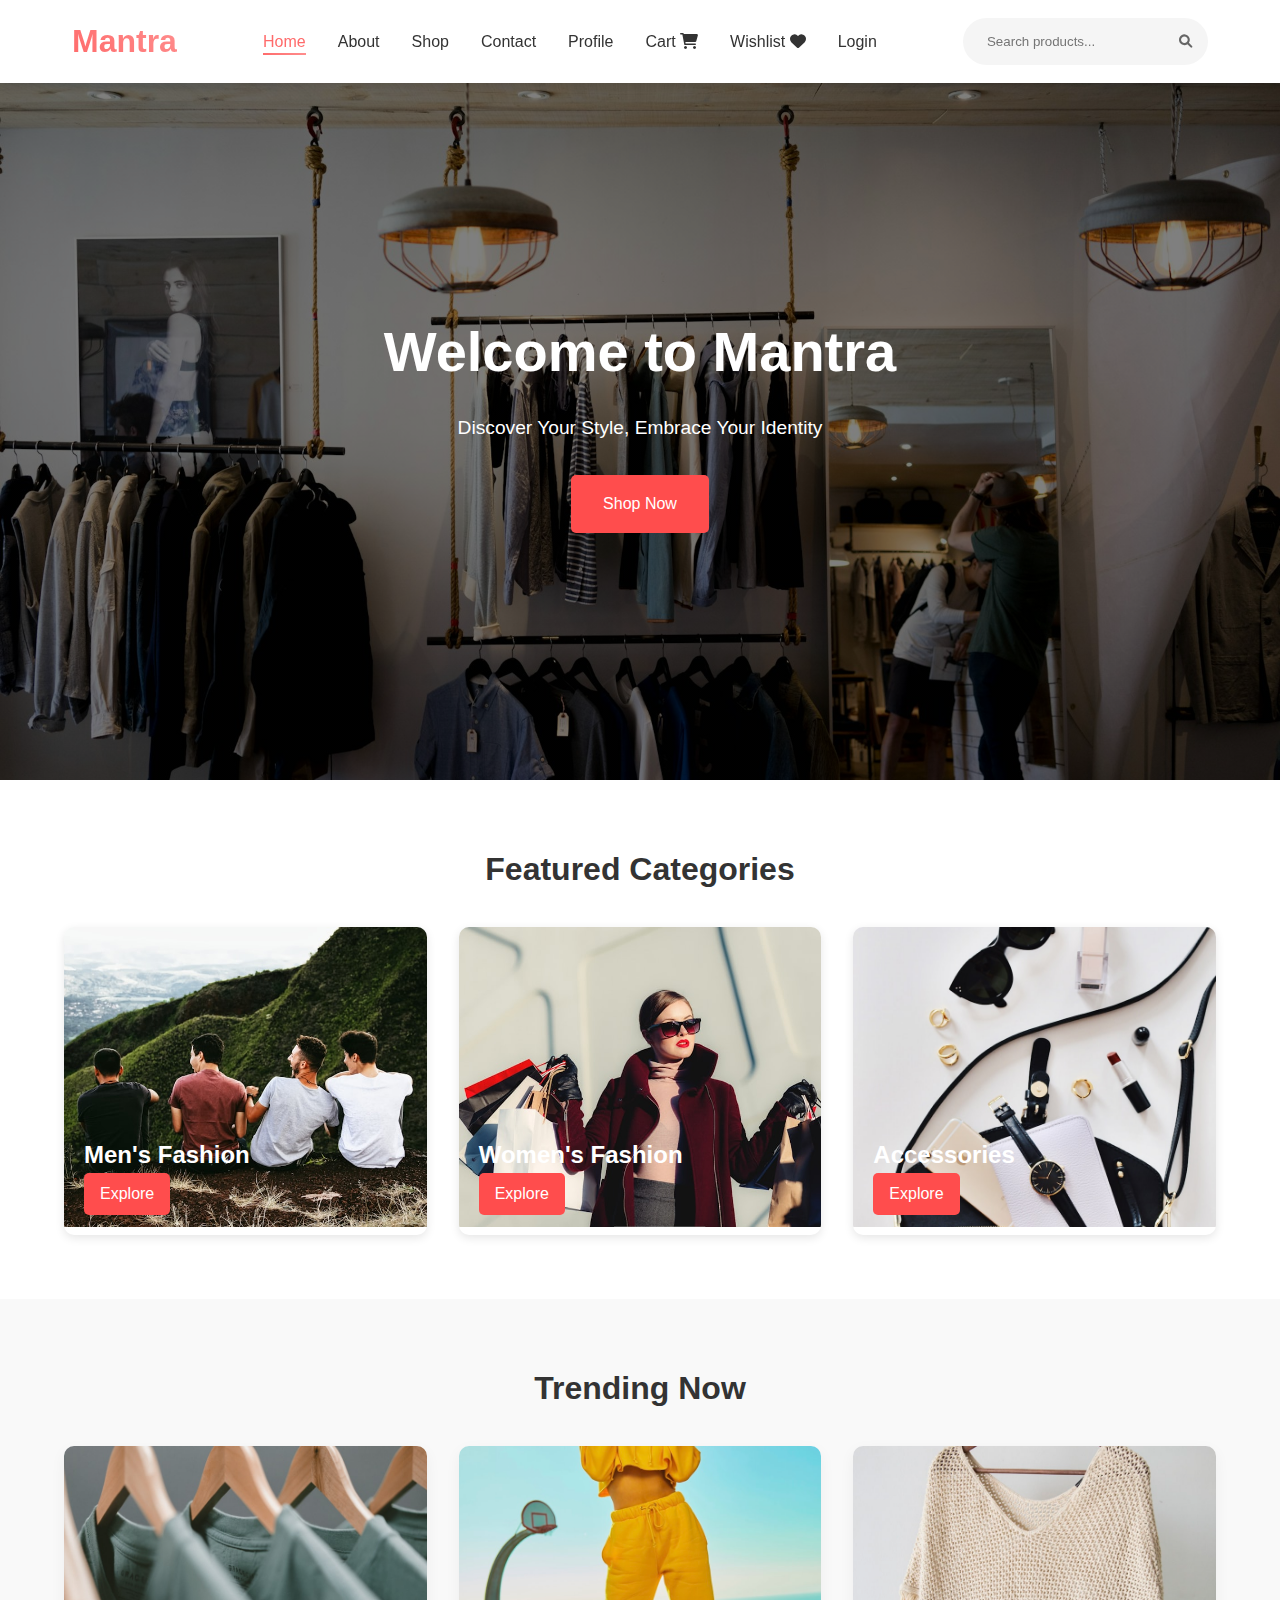
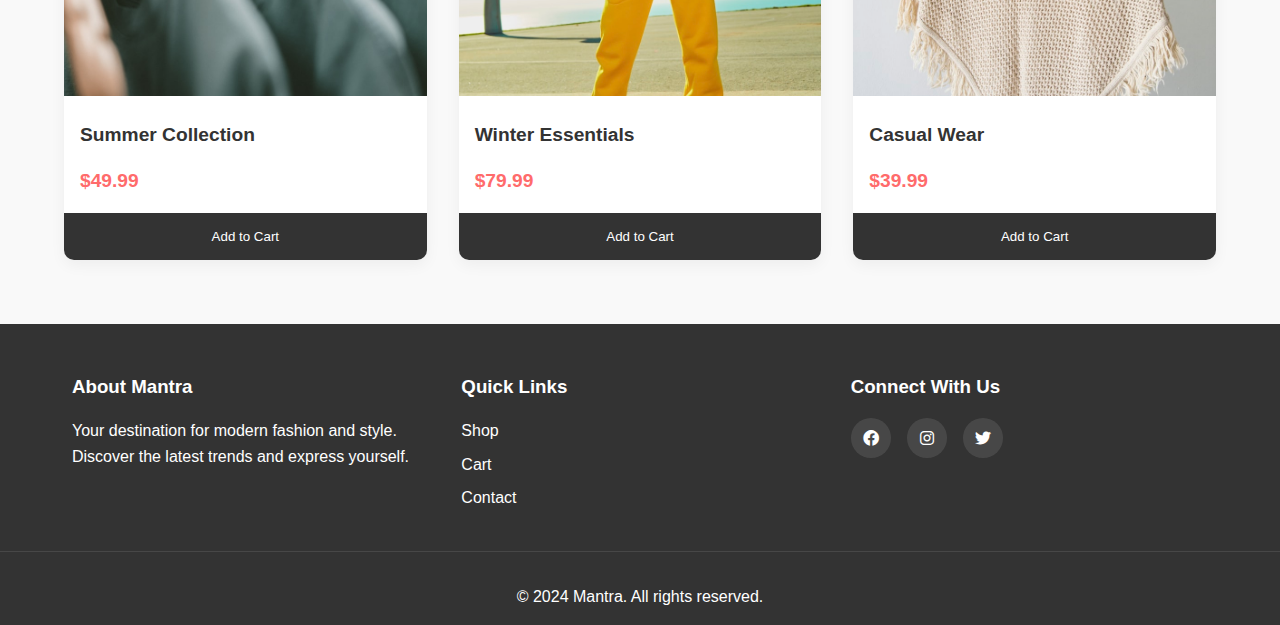
==== index.html @ eeec29e4 "first update" ====
<!DOCTYPE html>
<html lang="en">
<head>
    <meta charset="UTF-8">
    <meta name="viewport" content="width=device-width, initial-scale=1.0">
    <title>Mantra - Modern Fashion Store</title>
    <link rel="stylesheet" href="css/style.css">
    <link rel="stylesheet" href="https://cdnjs.cloudflare.com/ajax/libs/font-awesome/6.0.0/css/all.min.css">
</head>
<body>
    <nav class="navbar">
        <div class="nav-content">
            <div class="logo">
                <a href="index.html">Mantra</a>
            </div>
            <ul class="nav-links">
                <li><a href="index.html" class="active">Home</a></li>
                <li><a href="about.html">About</a></li>
                <li><a href="products.html">Shop</a></li>
                <li><a href="contact.html">Contact</a></li>
                <li><a href="profile.html">Profile</a></li>
                <li><a href="cart.html">Cart <i class="fas fa-shopping-cart"></i></a></li>
                <li><a href="wishlist.html">Wishlist <i class="fas fa-heart"></i></a></li>
                <li><a href="auth.html">Login</a></li>
            </ul>
            <div class="search-bar">
                <input type="text" placeholder="Search products...">
                <button><i class="fas fa-search"></i></button>
            </div>
        </div>
        <div class="burger">
            <div class="line1"></div>
            <div class="line2"></div>
            <div class="line3"></div>
        </div>
    </nav>

    <header class="hero">
        <div class="hero-content">
            <h1>Welcome to Mantra</h1>
            <p>Discover Your Style, Embrace Your Identity</p>
            <a href="products.html" class="cta-button">Shop Now</a>
        </div>
    </header>

    <section class="featured-categories">
        <h2>Featured Categories</h2>
        <div class="category-grid">
            <div class="category-card">
                <img src="images/mens.jpg" alt="Men's Fashion">
                <h3>Men's Fashion</h3>
                <a href="products.html#mens" class="category-link">Explore</a>
            </div>
            <div class="category-card">
                <img src="images/womens.jpg" alt="Women's Fashion">
                <h3>Women's Fashion</h3>
                <a href="products.html#womens" class="category-link">Explore</a>
            </div>
            <div class="category-card">
                <img src="images/accessories.jpg" alt="Accessories">
                <h3>Accessories</h3>
                <a href="products.html#accessories" class="category-link">Explore</a>
            </div>
        </div>
    </section>

    <section class="trending">
        <h2>Trending Now</h2>
        <div class="product-grid">
            <div class="product-card">
                <img src="images/product1.jpg" alt="Trending Product 1">
                <h3>Summer Collection</h3>
                <p class="price">$49.99</p>
                <button class="add-to-cart">Add to Cart</button>
            </div>
            <div class="product-card">
                <img src="images/product2.jpg" alt="Trending Product 2">
                <h3>Winter Essentials</h3>
                <p class="price">$79.99</p>
                <button class="add-to-cart">Add to Cart</button>
            </div>
            <div class="product-card">
                <img src="images/product3.jpg" alt="Trending Product 3">
                <h3>Casual Wear</h3>
                <p class="price">$39.99</p>
                <button class="add-to-cart">Add to Cart</button>
            </div>
        </div>
    </section>

    <footer>
        <div class="footer-content">
            <div class="footer-section">
                <h3>About Mantra</h3>
                <p>Your destination for modern fashion and style. Discover the latest trends and express yourself.</p>
            </div>
            <div class="footer-section">
                <h3>Quick Links</h3>
                <ul>
                    <li><a href="products.html">Shop</a></li>
                    <li><a href="cart.html">Cart</a></li>
                    <li><a href="contact.html">Contact</a></li>
                </ul>
            </div>
            <div class="footer-section">
                <h3>Connect With Us</h3>
                <div class="social-links">
                    <a href="#"><i class="fab fa-facebook"></i></a>
                    <a href="#"><i class="fab fa-instagram"></i></a>
                    <a href="#"><i class="fab fa-twitter"></i></a>
                </div>
            </div>
        </div>
        <div class="footer-bottom">
            <p>&copy; 2024 Mantra. All rights reserved.</p>
        </div>
    </footer>

    <script src="js/script.js"></script>
</body>
</html>
---- css/style.css ----
/* Reset and Base Styles */
* {
    margin: 0;
    padding: 0;
    box-sizing: border-box;
}

body {
    font-family: 'Segoe UI', Tahoma, Geneva, Verdana, sans-serif;
    line-height: 1.6;
    color: #333;
}

/* Header & Navigation */
.navbar {
    background: #fff;
    box-shadow: 0 2px 10px rgba(0, 0, 0, 0.1);
    position: fixed;
    width: 100%;
    top: 0;
    z-index: 1000;
    padding: 1rem 0;
}

.nav-content {
    max-width: 1200px;
    margin: 0 auto;
    padding: 0 2rem;
    display: flex;
    justify-content: space-between;
    align-items: center;
}

.logo a {
    font-size: 2rem;
    font-weight: 700;
    color: #333;
    text-decoration: none;
    background: linear-gradient(45deg, #ff6b6b, #ff8e8e);
    -webkit-background-clip: text;
    -webkit-text-fill-color: transparent;
}

.nav-links {
    display: flex;
    list-style: none;
    gap: 2rem;
}

.nav-links a {
    color: #333;
    text-decoration: none;
    font-weight: 500;
    transition: color 0.3s ease;
    position: relative;
}

.nav-links a::after {
    content: '';
    position: absolute;
    width: 0;
    height: 2px;
    bottom: -5px;
    left: 0;
    background: linear-gradient(45deg, #ff6b6b, #ff8e8e);
    transition: width 0.3s ease;
}

.nav-links a:hover::after,
.nav-links a.active::after {
    width: 100%;
}

.nav-links a:hover,
.nav-links a.active {
    color: #ff6b6b;
}

.search-bar {
    display: flex;
    align-items: center;
    background: #f5f5f5;
    border-radius: 25px;
    padding: 0.5rem 1rem;
    transition: all 0.3s ease;
}

.search-bar:focus-within {
    box-shadow: 0 0 0 2px #ff6b6b;
    background: #fff;
}

.search-bar input {
    border: none;
    background: none;
    padding: 0.5rem;
    width: 200px;
    outline: none;
}

.search-bar button {
    background: none;
    border: none;
    color: #666;
    cursor: pointer;
    transition: color 0.3s ease;
}

.search-bar button:hover {
    color: #ff6b6b;
}

/* Hero Section */
.hero {
    height: 80vh;
    background: linear-gradient(rgba(0, 0, 0, 0.5), rgba(0, 0, 0, 0.5)), url('../images/hero-bg.jpg');
    background-size: cover;
    background-position: center;
    display: flex;
    align-items: center;
    justify-content: center;
    text-align: center;
    color: #fff;
    margin-top: 60px;
}

.hero-content h1 {
    font-size: 3.5rem;
    margin-bottom: 1rem;
}

.hero-content p {
    font-size: 1.2rem;
    margin-bottom: 2rem;
}

.cta-button {
    display: inline-block;
    padding: 1rem 2rem;
    background-color: #ff4d4d;
    color: #fff;
    text-decoration: none;
    border-radius: 5px;
    transition: background-color 0.3s ease;
}

.cta-button:hover {
    background-color: #ff3333;
}

/* Featured Categories */
.featured-categories {
    padding: 4rem 5%;
}

.featured-categories h2,
.trending h2 {
    text-align: center;
    margin-bottom: 2rem;
    font-size: 2rem;
}

.category-grid {
    display: grid;
    grid-template-columns: repeat(auto-fit, minmax(250px, 1fr));
    gap: 2rem;
}

.category-card {
    position: relative;
    overflow: hidden;
    border-radius: 10px;
    box-shadow: 0 3px 10px rgba(0, 0, 0, 0.1);
}

.category-card img {
    width: 100%;
    height: 300px;
    object-fit: cover;
    transition: transform 0.3s ease;
}

.category-card:hover img {
    transform: scale(1.05);
}

.category-card h3 {
    position: absolute;
    bottom: 60px;
    left: 20px;
    color: #fff;
    font-size: 1.5rem;
}

.category-link {
    position: absolute;
    bottom: 20px;
    left: 20px;
    color: #fff;
    text-decoration: none;
    background-color: #ff4d4d;
    padding: 0.5rem 1rem;
    border-radius: 5px;
}

/* Trending Products */
.trending {
    padding: 4rem 5%;
    background-color: #f9f9f9;
}

.product-grid {
    display: grid;
    grid-template-columns: repeat(auto-fit, minmax(250px, 1fr));
    gap: 2rem;
}

.product-card {
    background-color: #fff;
    border-radius: 10px;
    overflow: hidden;
    box-shadow: 0 3px 10px rgba(0, 0, 0, 0.1);
    transition: transform 0.3s ease;
}

.product-card:hover {
    transform: translateY(-5px);
}

.product-card img {
    width: 100%;
    height: 250px;
    object-fit: cover;
}

.product-card h3 {
    padding: 1rem;
    font-size: 1.2rem;
}

.price {
    padding: 0 1rem;
    color: #ff4d4d;
    font-weight: bold;
    font-size: 1.1rem;
}

.add-to-cart {
    width: 100%;
    padding: 1rem;
    border: none;
    background-color: #333;
    color: #fff;
    cursor: pointer;
    transition: background-color 0.3s ease;
    margin-top: 1rem;
}

.add-to-cart:hover {
    background-color: #ff4d4d;
}

/* Footer */
footer {
    background: #333;
    color: #fff;
    padding: 3rem 0 1rem;
}

.footer-content {
    max-width: 1200px;
    margin: 0 auto;
    padding: 0 2rem;
    display: grid;
    grid-template-columns: repeat(auto-fit, minmax(250px, 1fr));
    gap: 2rem;
}

.footer-section h3 {
    margin-bottom: 1rem;
}

.footer-section ul {
    list-style: none;
}

.footer-section ul li {
    margin-bottom: 0.5rem;
}

.footer-section a {
    color: #fff;
    text-decoration: none;
    transition: color 0.3s ease;
}

.footer-section a:hover {
    color: #ff6b6b;
}

.social-links {
    display: flex;
    gap: 1rem;
}

.social-links a {
    width: 40px;
    height: 40px;
    background: rgba(255, 255, 255, 0.1);
    border-radius: 50%;
    display: flex;
    align-items: center;
    justify-content: center;
    transition: background 0.3s ease;
}

.social-links a:hover {
    background: #ff6b6b;
}

.footer-bottom {
    text-align: center;
    margin-top: 2rem;
    padding-top: 2rem;
    border-top: 1px solid rgba(255, 255, 255, 0.1);
}

/* Responsive Design */
@media screen and (max-width: 768px) {
    .nav-content {
        flex-direction: column;
        gap: 1rem;
    }

    .nav-links {
        flex-direction: column;
        text-align: center;
        gap: 1rem;
    }

    .search-bar {
        width: 100%;
    }

    .search-bar input {
        width: 100%;
    }

    .hero-content h1 {
        font-size: 2.5rem;
    }
}

/* Mobile Navigation */
.nav-active {
    display: flex;
    position: absolute;
    right: 0;
    top: 70px;
    background-color: #fff;
    flex-direction: column;
    width: 100%;
    text-align: center;
    transform: translateX(100%);
    transition: transform 0.3s ease-in;
}

/* Contact Page Styles */
.contact-section {
    padding: 80px 5%;
    margin-top: 60px;
}

.contact-container {
    display: grid;
    grid-template-columns: repeat(auto-fit, minmax(300px, 1fr));
    gap: 2rem;
    margin-bottom: 3rem;
}

.contact-info h1 {
    font-size: 2.5rem;
    margin-bottom: 1rem;
}

.contact-details {
    margin: 2rem 0;
}

.contact-item {
    display: flex;
    align-items: flex-start;
    margin-bottom: 1.5rem;
}

.contact-item i {
    font-size: 1.5rem;
    color: #ff4d4d;
    margin-right: 1rem;
    margin-top: 0.25rem;
}

.contact-item h3 {
    margin-bottom: 0.5rem;
}

.contact-form {
    background-color: #fff;
    padding: 2rem;
    border-radius: 10px;
    box-shadow: 0 3px 10px rgba(0, 0, 0, 0.1);
}

.contact-form h2 {
    margin-bottom: 1.5rem;
}

.form-group {
    margin-bottom: 1.5rem;
    position: relative;
}

.form-group label {
    display: block;
    margin-bottom: 0.5rem;
    color: #666;
    transition: all 0.3s ease;
}

.form-group input,
.form-group textarea {
    width: 100%;
    padding: 0.8rem;
    border: 1px solid #ddd;
    border-radius: 5px;
    font-size: 1rem;
}

.form-group input:focus,
.form-group textarea:focus {
    outline: none;
    border-color: #ff4d4d;
}

.submit-btn {
    width: 100%;
    padding: 1rem;
    background-color: #ff4d4d;
    color: #fff;
    border: none;
    border-radius: 5px;
    cursor: pointer;
    transition: background-color 0.3s ease;
}

.submit-btn:hover {
    background-color: #ff3333;
}

.map-container {
    width: 100%;
    height: 400px;
    border-radius: 10px;
    overflow: hidden;
}

/* Cart Page Styles */
.cart-section {
    padding: 80px 5%;
    margin-top: 60px;
}

.cart-section h1 {
    text-align: center;
    margin-bottom: 2rem;
}

.cart-container {
    display: grid;
    grid-template-columns: 2fr 1fr;
    gap: 2rem;
}

.cart-items {
    background-color: #fff;
    padding: 2rem;
    border-radius: 10px;
    box-shadow: 0 3px 10px rgba(0, 0, 0, 0.1);
}

.cart-item {
    display: flex;
    align-items: center;
    padding: 1rem 0;
    border-bottom: 1px solid #eee;
}

.cart-item:last-child {
    border-bottom: none;
}

.cart-item img {
    width: 100px;
    height: 100px;
    object-fit: cover;
    border-radius: 5px;
    margin-right: 1rem;
}

.item-details {
    flex: 1;
}

.item-details h3 {
    margin-bottom: 0.5rem;
}

.quantity-controls {
    display: flex;
    align-items: center;
    margin-top: 0.5rem;
}

.quantity-btn {
    padding: 0.5rem 1rem;
    background-color: #eee;
    border: none;
    cursor: pointer;
}

.quantity {
    padding: 0 1rem;
}

.remove-item {
    color: #ff4d4d;
    background: none;
    border: none;
    cursor: pointer;
    font-size: 1.2rem;
}

.cart-summary {
    background-color: #fff;
    padding: 2rem;
    border-radius: 10px;
    box-shadow: 0 3px 10px rgba(0, 0, 0, 0.1);
    position: sticky;
    top: 100px;
}

.cart-summary h2 {
    margin-bottom: 1.5rem;
}

.summary-item {
    display: flex;
    justify-content: space-between;
    margin-bottom: 1rem;
}

.summary-item.total {
    border-top: 1px solid #eee;
    padding-top: 1rem;
    margin-top: 1rem;
    font-weight: bold;
    font-size: 1.2rem;
}

.promo-code {
    margin: 1.5rem 0;
}

.promo-code input {
    width: 100%;
    padding: 0.8rem;
    border: 1px solid #ddd;
    border-radius: 5px;
    margin-bottom: 0.5rem;
}

.promo-code button {
    width: 100%;
    padding: 0.8rem;
    background-color: #333;
    color: #fff;
    border: none;
    border-radius: 5px;
    cursor: pointer;
}

.checkout-btn {
    width: 100%;
    padding: 1rem;
    background-color: #ff4d4d;
    color: #fff;
    border: none;
    border-radius: 5px;
    cursor: pointer;
    margin-top: 1rem;
}

.checkout-btn:hover {
    background-color: #ff3333;
}

.payment-methods {
    margin-top: 1.5rem;
    text-align: center;
}

.payment-icons {
    display: flex;
    justify-content: center;
    gap: 1rem;
    margin-top: 0.5rem;
}

.payment-icons i {
    font-size: 2rem;
    color: #666;
}

.empty-cart-message {
    text-align: center;
    padding: 3rem;
}

.empty-cart-message i {
    font-size: 4rem;
    color: #ddd;
    margin-bottom: 1rem;
}

.continue-shopping {
    display: inline-block;
    padding: 1rem 2rem;
    background-color: #ff4d4d;
    color: #fff;
    text-decoration: none;
    border-radius: 5px;
    margin-top: 1rem;
}

/* Notification Styles */
.notification {
    position: fixed;
    top: 20px;
    right: 20px;
    padding: 1rem 2rem;
    border-radius: 5px;
    color: #fff;
    z-index: 1000;
    animation: slideIn 0.3s ease-out;
}

.notification.success {
    background-color: #4CAF50;
}

.notification.error {
    background-color: #f44336;
}

@keyframes slideIn {
    from {
        transform: translateX(100%);
        opacity: 0;
    }
    to {
        transform: translateX(0);
        opacity: 1;
    }
}

/* Form Error Styles */
.form-group.error input,
.form-group.error textarea {
    border-color: #f44336;
}

.error-message {
    color: #f44336;
    font-size: 0.875rem;
    margin-top: 0.25rem;
}

/* Responsive Design */
@media screen and (max-width: 768px) {
    .cart-container {
        grid-template-columns: 1fr;
    }
    
    .cart-summary {
        position: static;
        margin-top: 2rem;
    }
    
    .contact-container {
        grid-template-columns: 1fr;
    }
    
    .map-container {
        height: 300px;
    }
}

/* About Page Styles */
.about-hero {
    background: linear-gradient(rgba(0, 0, 0, 0.5), rgba(0, 0, 0, 0.5)), url('../images/about-hero.jpg');
    background-size: cover;
    background-position: center;
    height: 400px;
    display: flex;
    align-items: center;
    justify-content: center;
    text-align: center;
    color: #fff;
    margin-top: 80px;
}

.about-hero h1 {
    font-size: 3rem;
    margin-bottom: 1rem;
}

.story-section {
    padding: 5rem 0;
}

.story-content {
    padding: 2rem;
}

.story-content h2 {
    color: #333;
    margin-bottom: 1.5rem;
    font-size: 2.5rem;
}

.story-image img {
    width: 100%;
    border-radius: 10px;
    box-shadow: 0 5px 15px rgba(0, 0, 0, 0.1);
}

.values-section {
    background: #f9f9f9;
    padding: 5rem 0;
}

.value-card {
    text-align: center;
    padding: 2rem;
    background: #fff;
    border-radius: 10px;
    box-shadow: 0 5px 15px rgba(0, 0, 0, 0.05);
    transition: transform 0.3s ease;
}

.value-card:hover {
    transform: translateY(-10px);
}

.value-card i {
    font-size: 2.5rem;
    color: #ff6b6b;
    margin-bottom: 1rem;
}

.team-section {
    padding: 5rem 0;
}

.team-member {
    text-align: center;
    margin-bottom: 2rem;
}

.team-member img {
    width: 200px;
    height: 200px;
    border-radius: 50%;
    margin-bottom: 1rem;
    object-fit: cover;
}

/* Profile Page Styles */
.profile-section {
    padding: 120px 0 5rem;
    background: #f9f9f9;
}

.profile-sidebar {
    background: #fff;
    border-radius: 10px;
    box-shadow: 0 5px 15px rgba(0, 0, 0, 0.05);
    padding: 2rem;
}

.profile-header {
    text-align: center;
    margin-bottom: 2rem;
}

.profile-image {
    position: relative;
    width: 150px;
    height: 150px;
    margin: 0 auto 1rem;
}

.profile-image img {
    width: 100%;
    height: 100%;
    border-radius: 50%;
    object-fit: cover;
}

.change-photo {
    position: absolute;
    bottom: 0;
    right: 0;
    background: #ff6b6b;
    color: #fff;
    border: none;
    width: 40px;
    height: 40px;
    border-radius: 50%;
    cursor: pointer;
    transition: background 0.3s ease;
}

.change-photo:hover {
    background: #ff8e8e;
}

.profile-menu .nav-link {
    color: #333;
    padding: 1rem;
    border-radius: 5px;
    transition: all 0.3s ease;
}

.profile-menu .nav-link:hover,
.profile-menu .nav-link.active {
    background: #ff6b6b;
    color: #fff;
}

.profile-menu .nav-link i {
    margin-right: 10px;
}

.profile-content {
    background: #fff;
    border-radius: 10px;
    box-shadow: 0 5px 15px rgba(0, 0, 0, 0.05);
    padding: 2rem;
}

/* Auth Page Styles */
.auth-page {
    background: #f9f9f9;
    min-height: 100vh;
}

.auth-section {
    padding: 120px 0 5rem;
}

.auth-container {
    background: #fff;
    border-radius: 10px;
    box-shadow: 0 5px 15px rgba(0, 0, 0, 0.05);
    overflow: hidden;
}

.auth-form {
    padding: 3rem;
}

.form-header {
    text-align: center;
    margin-bottom: 2rem;
}

.form-header h2 {
    color: #333;
    margin-bottom: 0.5rem;
}

.form-header p {
    color: #666;
}

.input-group-text {
    background: #f5f5f5;
    border: none;
}

.form-control {
    border: 1px solid #ddd;
    padding: 0.75rem;
}

.form-control:focus {
    border-color: #ff6b6b;
    box-shadow: 0 0 0 0.2rem rgba(255, 107, 107, 0.25);
}

/* Responsive Design */
@media (max-width: 768px) {
    .auth-form {
        padding: 2rem;
    }
}

/* Shop Page Styles */
.shop-section {
    padding: 120px 0 5rem;
    background: #f9f9f9;
}

.filters-sidebar {
    background: #fff;
    border-radius: 10px;
    box-shadow: 0 5px 15px rgba(0, 0, 0, 0.05);
    padding: 2rem;
}

.filter-group {
    margin-bottom: 2rem;
}

.filter-group h4 {
    margin-bottom: 1rem;
    color: #333;
    font-size: 1.1rem;
}

.form-check {
    margin-bottom: 0.5rem;
}

.price-range {
    margin-bottom: 1rem;
}

.price-inputs {
    display: flex;
    align-items: center;
    gap: 0.5rem;
    margin-top: 0.5rem;
}

.price-inputs input {
    width: 80px;
}

.size-options {
    display: flex;
    flex-wrap: wrap;
    gap: 0.5rem;
}

.size-btn {
    padding: 0.5rem 1rem;
    border: 1px solid #ddd;
    background: #fff;
    border-radius: 5px;
    cursor: pointer;
    transition: all 0.3s ease;
}

.size-btn:hover,
.size-btn.active {
    background: #ff6b6b;
    color: #fff;
    border-color: #ff6b6b;
}

.color-options {
    display: flex;
    gap: 0.5rem;
}

.color-btn {
    width: 30px;
    height: 30px;
    border: none;
    border-radius: 50%;
    cursor: pointer;
    transition: transform 0.3s ease;
}

.color-btn:hover {
    transform: scale(1.1);
}

.shop-header {
    margin-bottom: 2rem;
}

.shop-header h2 {
    color: #333;
    font-size: 1.8rem;
}

.products-grid {
    display: grid;
    grid-template-columns: repeat(auto-fill, minmax(250px, 1fr));
    gap: 2rem;
    margin-bottom: 2rem;
}

.product-card {
    background: #fff;
    border-radius: 10px;
    overflow: hidden;
    box-shadow: 0 5px 15px rgba(0, 0, 0, 0.05);
    transition: transform 0.3s ease;
}

.product-card:hover {
    transform: translateY(-5px);
}

.product-image {
    position: relative;
    overflow: hidden;
    padding-top: 100%;
}

.product-image img {
    position: absolute;
    top: 0;
    left: 0;
    width: 100%;
    height: 100%;
    object-fit: cover;
    transition: transform 0.3s ease;
}

.product-card:hover .product-image img {
    transform: scale(1.1);
}

.product-overlay {
    position: absolute;
    top: 0;
    left: 0;
    width: 100%;
    height: 100%;
    background: rgba(0, 0, 0, 0.5);
    display: flex;
    align-items: center;
    justify-content: center;
    gap: 1rem;
    opacity: 0;
    transition: opacity 0.3s ease;
}

.product-card:hover .product-overlay {
    opacity: 1;
}

.product-overlay button {
    width: 40px;
    height: 40px;
    border: none;
    border-radius: 50%;
    background: #fff;
    color: #333;
    cursor: pointer;
    transition: all 0.3s ease;
}

.product-overlay button:hover {
    background: #ff6b6b;
    color: #fff;
}

.product-info {
    padding: 1.5rem;
}

.product-info h3 {
    font-size: 1.1rem;
    margin-bottom: 0.5rem;
    color: #333;
}

.product-price {
    display: flex;
    align-items: center;
    gap: 0.5rem;
    margin-bottom: 0.5rem;
}

.price {
    color: #ff6b6b;
    font-weight: bold;
    font-size: 1.2rem;
}

.original-price {
    color: #999;
    text-decoration: line-through;
    font-size: 0.9rem;
}

.product-rating {
    color: #ffd700;
}

.product-rating span {
    color: #666;
    margin-left: 0.5rem;
}

/* Responsive Design */
@media (max-width: 768px) {
    .filters-sidebar {
        margin-bottom: 2rem;
    }

    .products-grid {
        grid-template-columns: repeat(auto-fill, minmax(200px, 1fr));
        gap: 1rem;
    }

    .product-info {
        padding: 1rem;
    }

    .product-info h3 {
        font-size: 1rem;
    }

    .price {
        font-size: 1.1rem;
    }
}

/* Dark Mode Styles */
[data-bs-theme="dark"] {
    --bs-body-bg: #1a1a1a;
    --bs-body-color: #ffffff;
    --bs-primary: #0d6efd;
    --bs-secondary: #6c757d;
    --bs-success: #198754;
    --bs-info: #0dcaf0;
    --bs-warning: #ffc107;
    --bs-danger: #dc3545;
    --bs-light: #f8f9fa;
    --bs-dark: #212529;
}

[data-bs-theme="dark"] .navbar {
    background-color: #2d2d2d;
    border-bottom: 1px solid #3d3d3d;
}

[data-bs-theme="dark"] .card {
    background-color: #2d2d2d;
    border-color: #3d3d3d;
}

[data-bs-theme="dark"] .form-control {
    background-color: #3d3d3d;
    border-color: #4d4d4d;
    color: #ffffff;
}

[data-bs-theme="dark"] .form-control:focus {
    background-color: #3d3d3d;
    border-color: var(--bs-primary);
    color: #ffffff;
}

[data-bs-theme="dark"] .input-group-text {
    background-color: #3d3d3d;
    border-color: #4d4d4d;
    color: #ffffff;
}

[data-bs-theme="dark"] .nav-pills .nav-link {
    color: #ffffff;
    background-color: #3d3d3d;
}

[data-bs-theme="dark"] .nav-pills .nav-link.active {
    background-color: var(--bs-primary);
}

[data-bs-theme="dark"] .footer {
    background-color: #2d2d2d;
    border-top: 1px solid #3d3d3d;
}

/* Auth Page Styles */
.auth-section {
    min-height: calc(100vh - 200px);
    display: flex;
    align-items: center;
}

.auth-container {
    background-color: var(--bs-body-bg);
    border-radius: 1rem;
    overflow: hidden;
    box-shadow: 0 0.5rem 1rem rgba(0, 0, 0, 0.15);
}

.auth-image {
    position: relative;
    height: 100%;
    min-height: 500px;
}

.auth-image img {
    object-fit: cover;
    height: 100%;
}

.auth-overlay {
    position: absolute;
    top: 0;
    left: 0;
    right: 0;
    bottom: 0;
    background: linear-gradient(to bottom, rgba(0, 0, 0, 0.2), rgba(0, 0, 0, 0.6));
    display: flex;
    flex-direction: column;
    justify-content: center;
    align-items: center;
    text-align: center;
    padding: 2rem;
}

.auth-forms {
    padding: 2rem;
}

.auth-form .form-label {
    font-weight: 500;
    margin-bottom: 0.5rem;
}

.auth-form .input-group-text {
    border-right: none;
}

.auth-form .form-control {
    border-left: none;
}

.auth-form .form-control:focus {
    border-color: #dee2e6;
}

.auth-form .input-group:focus-within {
    box-shadow: 0 0 0 0.25rem rgba(13, 110, 253, 0.25);
}

.auth-form .btn-outline-secondary {
    border-left: none;
}

.auth-form .btn-outline-secondary:hover {
    background-color: transparent;
}

.divider {
    display: flex;
    align-items: center;
    text-align: center;
    margin: 1.5rem 0;
}

.divider::before,
.divider::after {
    content: '';
    flex: 1;
    border-bottom: 1px solid #dee2e6;
}

.divider span {
    padding: 0 1rem;
    color: #6c757d;
    font-size: 0.875rem;
}

.social-login .btn {
    padding: 0.75rem 1rem;
    font-weight: 500;
}

.social-login .btn i {
    font-size: 1.25rem;
}

/* Theme Toggle */
.theme-toggle {
    margin-left: 1rem;
}

.theme-toggle .btn-link {
    color: var(--bs-body-color);
    text-decoration: none;
    padding: 0.5rem;
}

.theme-toggle .btn-link:hover {
    color: var(--bs-primary);
}

/* Responsive Styles */
@media (max-width: 991.98px) {
    .auth-container {
        margin: 1rem;
    }
    
    .auth-forms {
        padding: 1.5rem;
    }
}

@media (max-width: 767.98px) {
    .auth-container {
        margin: 0.5rem;
    }
    
    .auth-forms {
        padding: 1rem;
    }
    
    .nav-pills .nav-link {
        padding: 0.5rem 1rem;
    }
}

/* Animation */
@keyframes fadeIn {
    from {
        opacity: 0;
        transform: translateY(10px);
    }
    to {
        opacity: 1;
        transform: translateY(0);
    }
}

.tab-pane {
    animation: fadeIn 0.3s ease-in-out;
}

/* Custom Scrollbar */
::-webkit-scrollbar {
    width: 8px;
}

::-webkit-scrollbar-track {
    background: var(--bs-body-bg);
}

::-webkit-scrollbar-thumb {
    background: var(--bs-secondary);
    border-radius: 4px;
}

::-webkit-scrollbar-thumb:hover {
    background: var(--bs-primary);
}
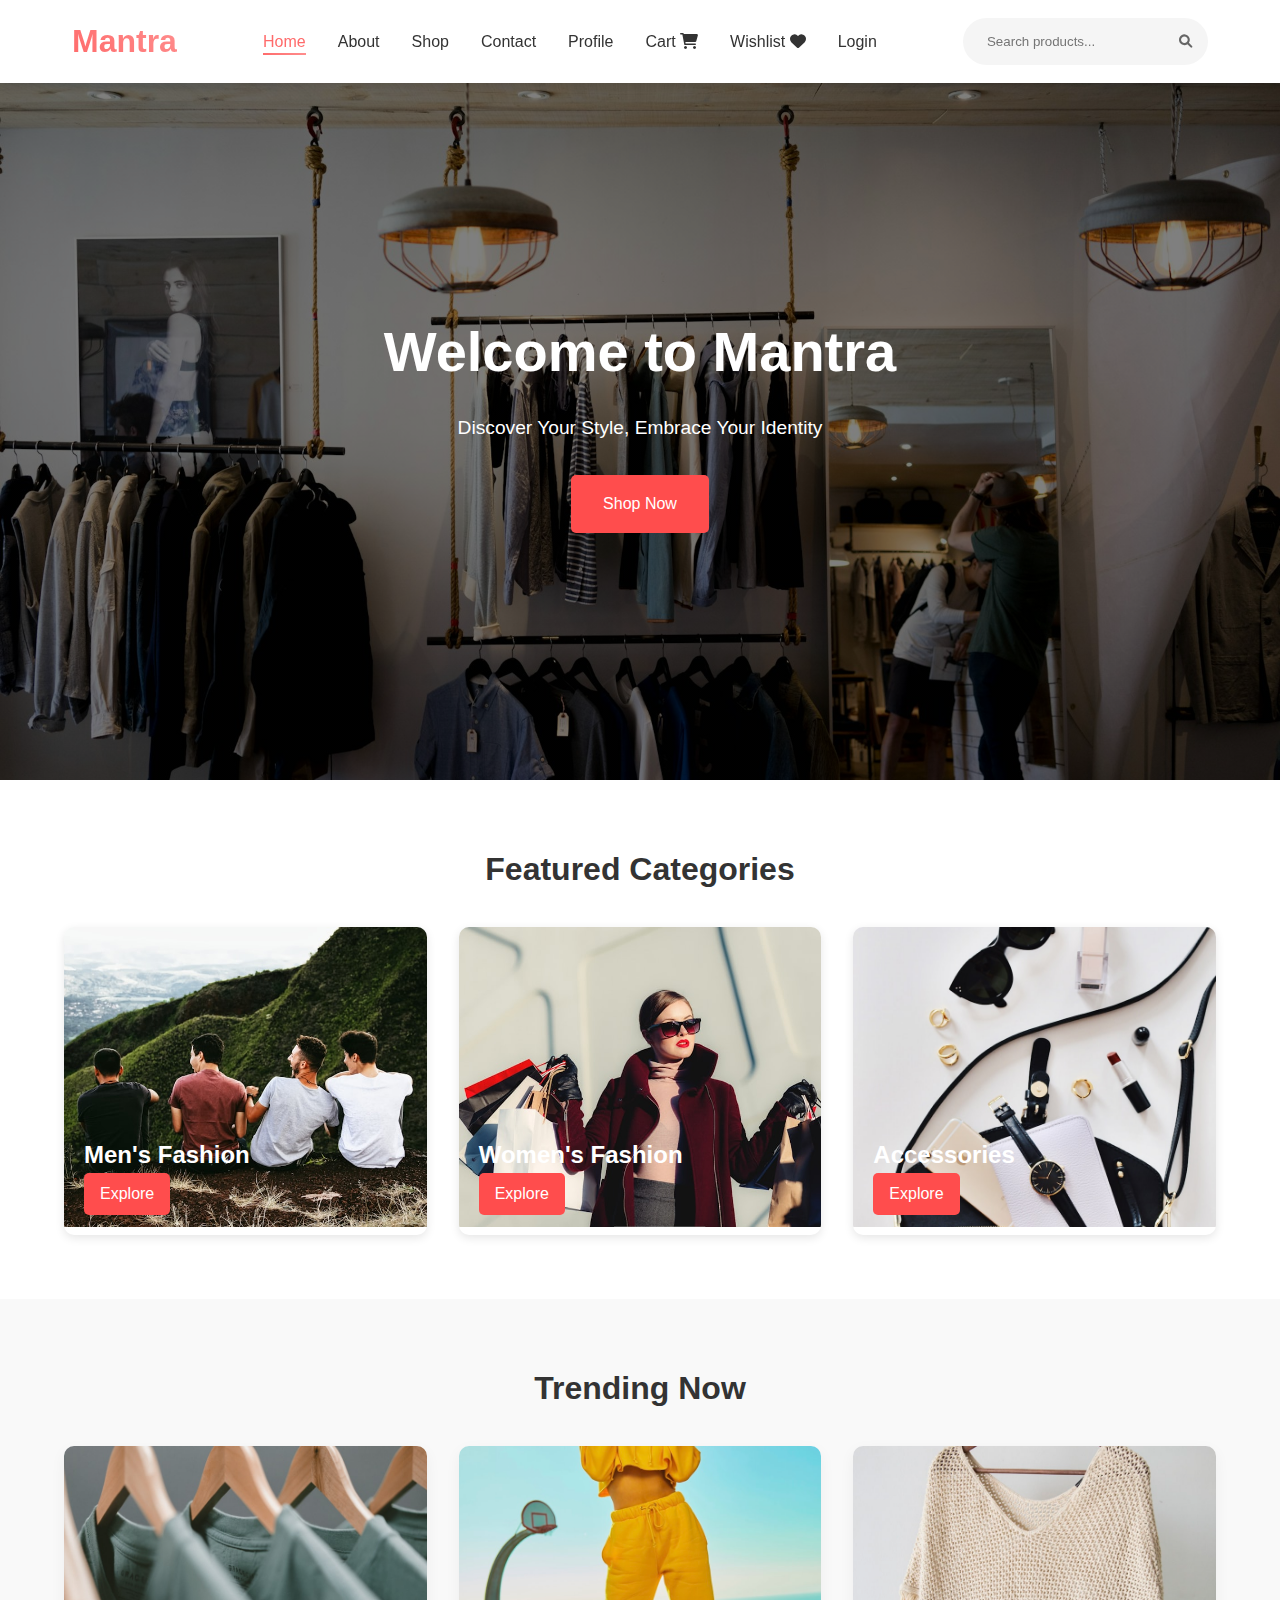
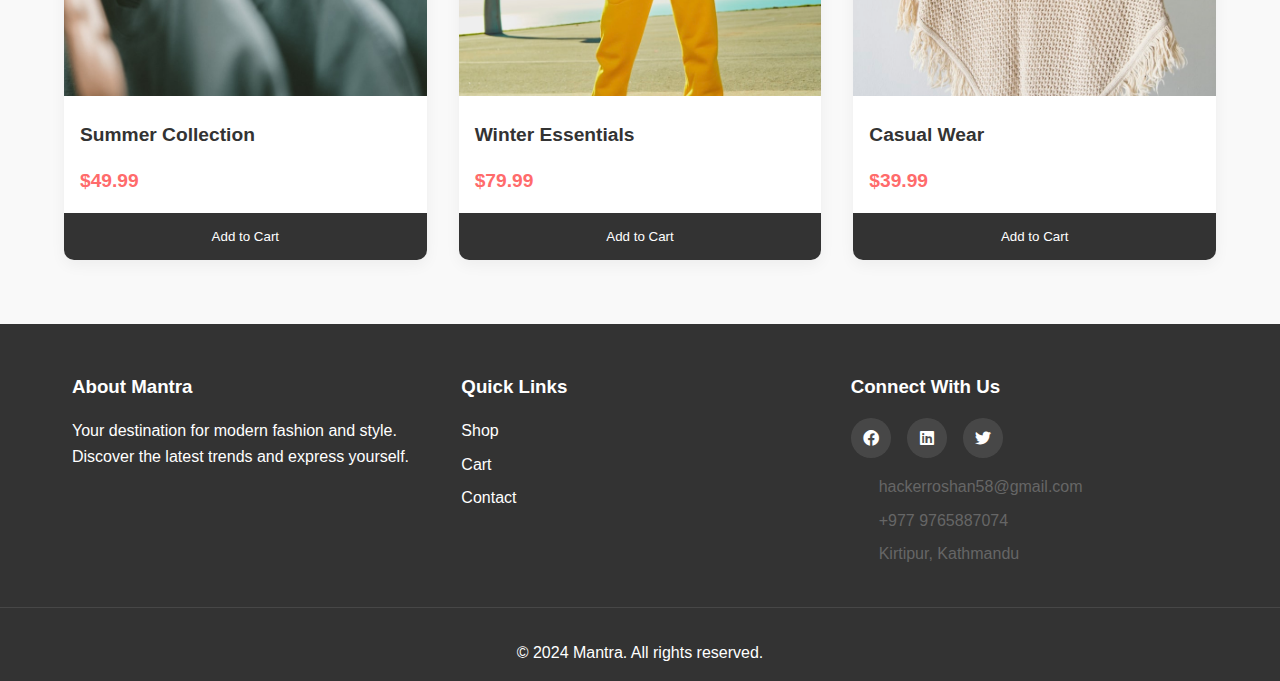
==== commit 6308f778: "second update" ====
--- a/index.html
+++ b/index.html
@@ -105,9 +105,14 @@
             <div class="footer-section">
                 <h3>Connect With Us</h3>
                 <div class="social-links">
-                    <a href="#"><i class="fab fa-facebook"></i></a>
-                    <a href="#"><i class="fab fa-instagram"></i></a>
-                    <a href="#"><i class="fab fa-twitter"></i></a>
+                    <a href="https://www.facebook.com/hackerroshan1" target="_blank"><i class="fab fa-facebook"></i></a>
+                    <a href="https://www.linkedin.com/in/roshan-sharma-46388133b/" target="_blank"><i class="fab fa-linkedin"></i></a>
+                    <a href="https://x.com/" target="_blank"><i class="fab fa-twitter"></i></a>
+                </div>
+                <div class="contact-info mt-3">
+                    <p><i class="fas fa-envelope"></i> hackerroshan58@gmail.com</p>
+                    <p><i class="fas fa-phone"></i> +977 9765887074</p>
+                    <p><i class="fas fa-map-marker-alt"></i> Kirtipur, Kathmandu</p>
                 </div>
             </div>
         </div>
--- a/css/style.css
+++ b/css/style.css
@@ -323,6 +323,31 @@
     margin-top: 2rem;
     padding-top: 2rem;
     border-top: 1px solid rgba(255, 255, 255, 0.1);
+}
+
+.footer-section .contact-info {
+    margin-top: 1rem;
+}
+
+.footer-section .contact-info p {
+    margin: 0.5rem 0;
+    display: flex;
+    align-items: center;
+    gap: 0.5rem;
+    color: #666;
+}
+
+.footer-section .contact-info i {
+    color: #333;
+    width: 20px;
+}
+
+[data-bs-theme="dark"] .footer-section .contact-info p {
+    color: #aaa;
+}
+
+[data-bs-theme="dark"] .footer-section .contact-info i {
+    color: #fff;
 }
 
 /* Responsive Design */
